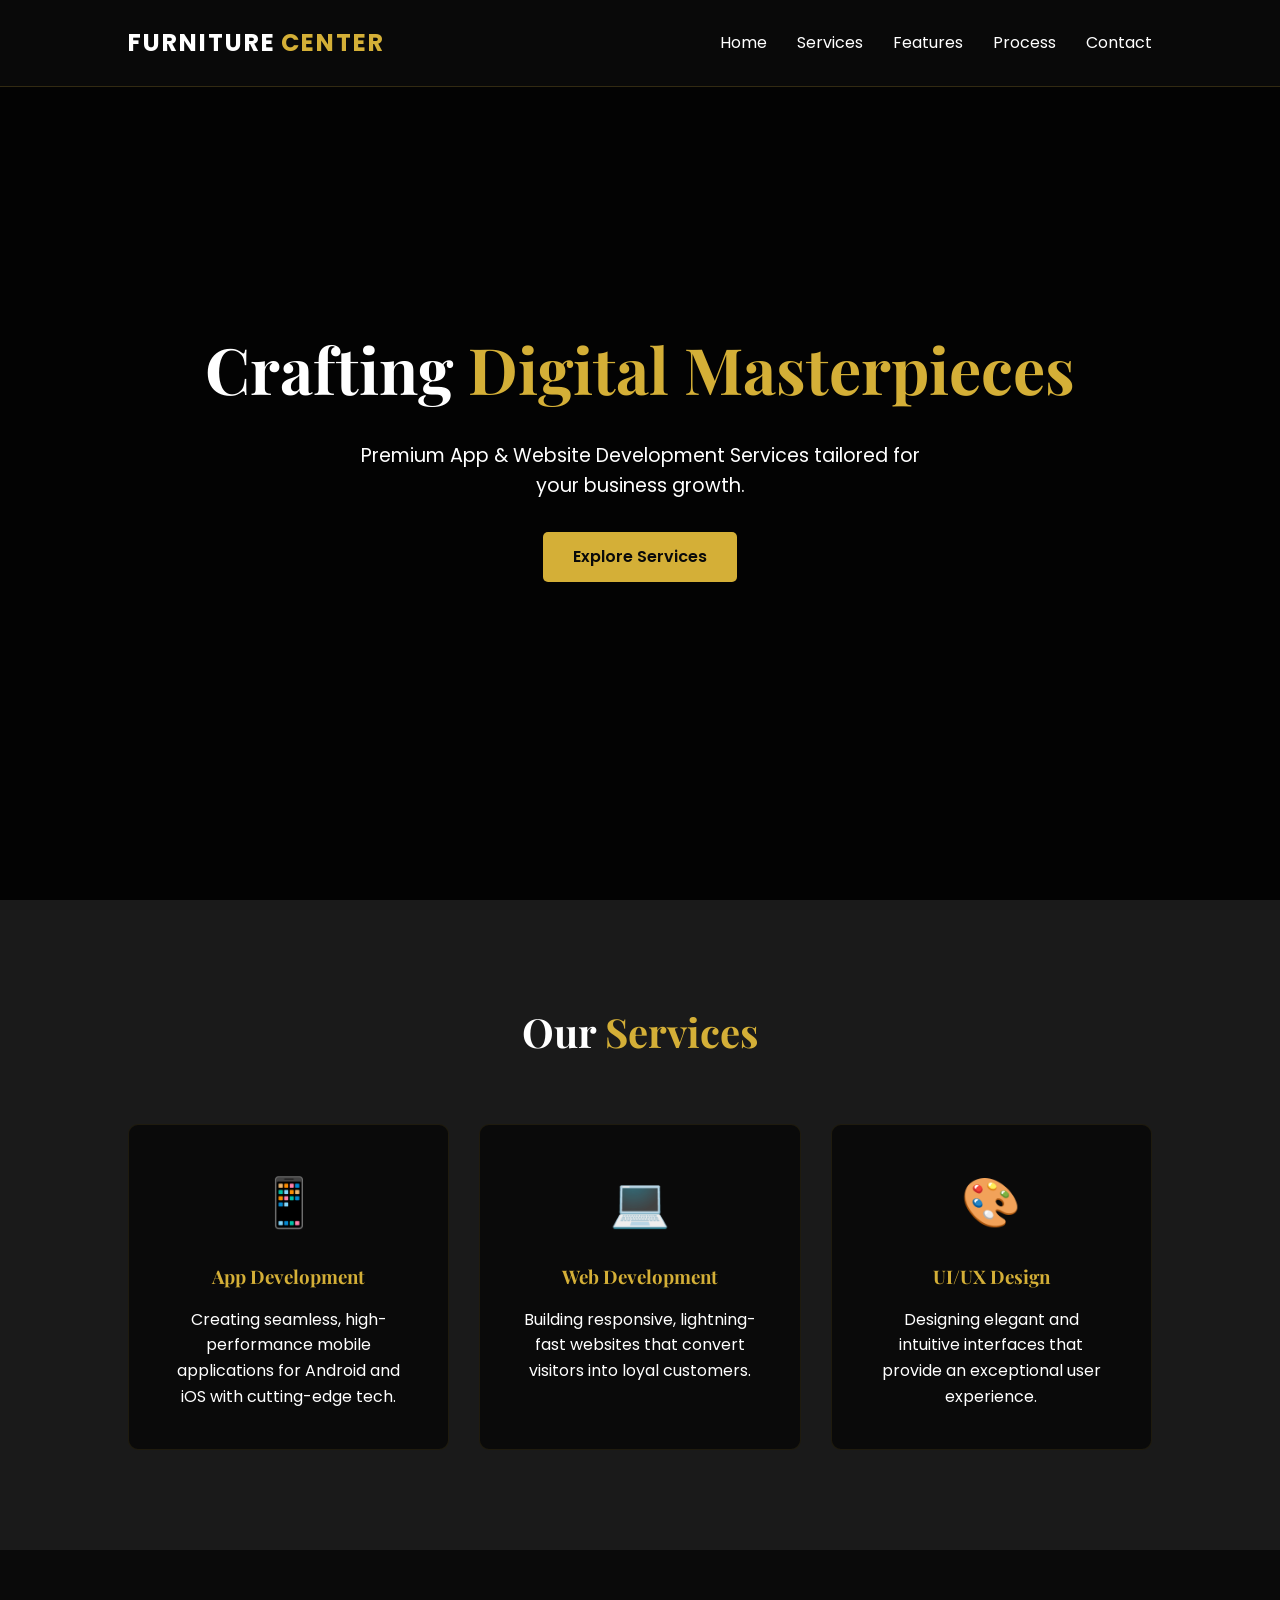
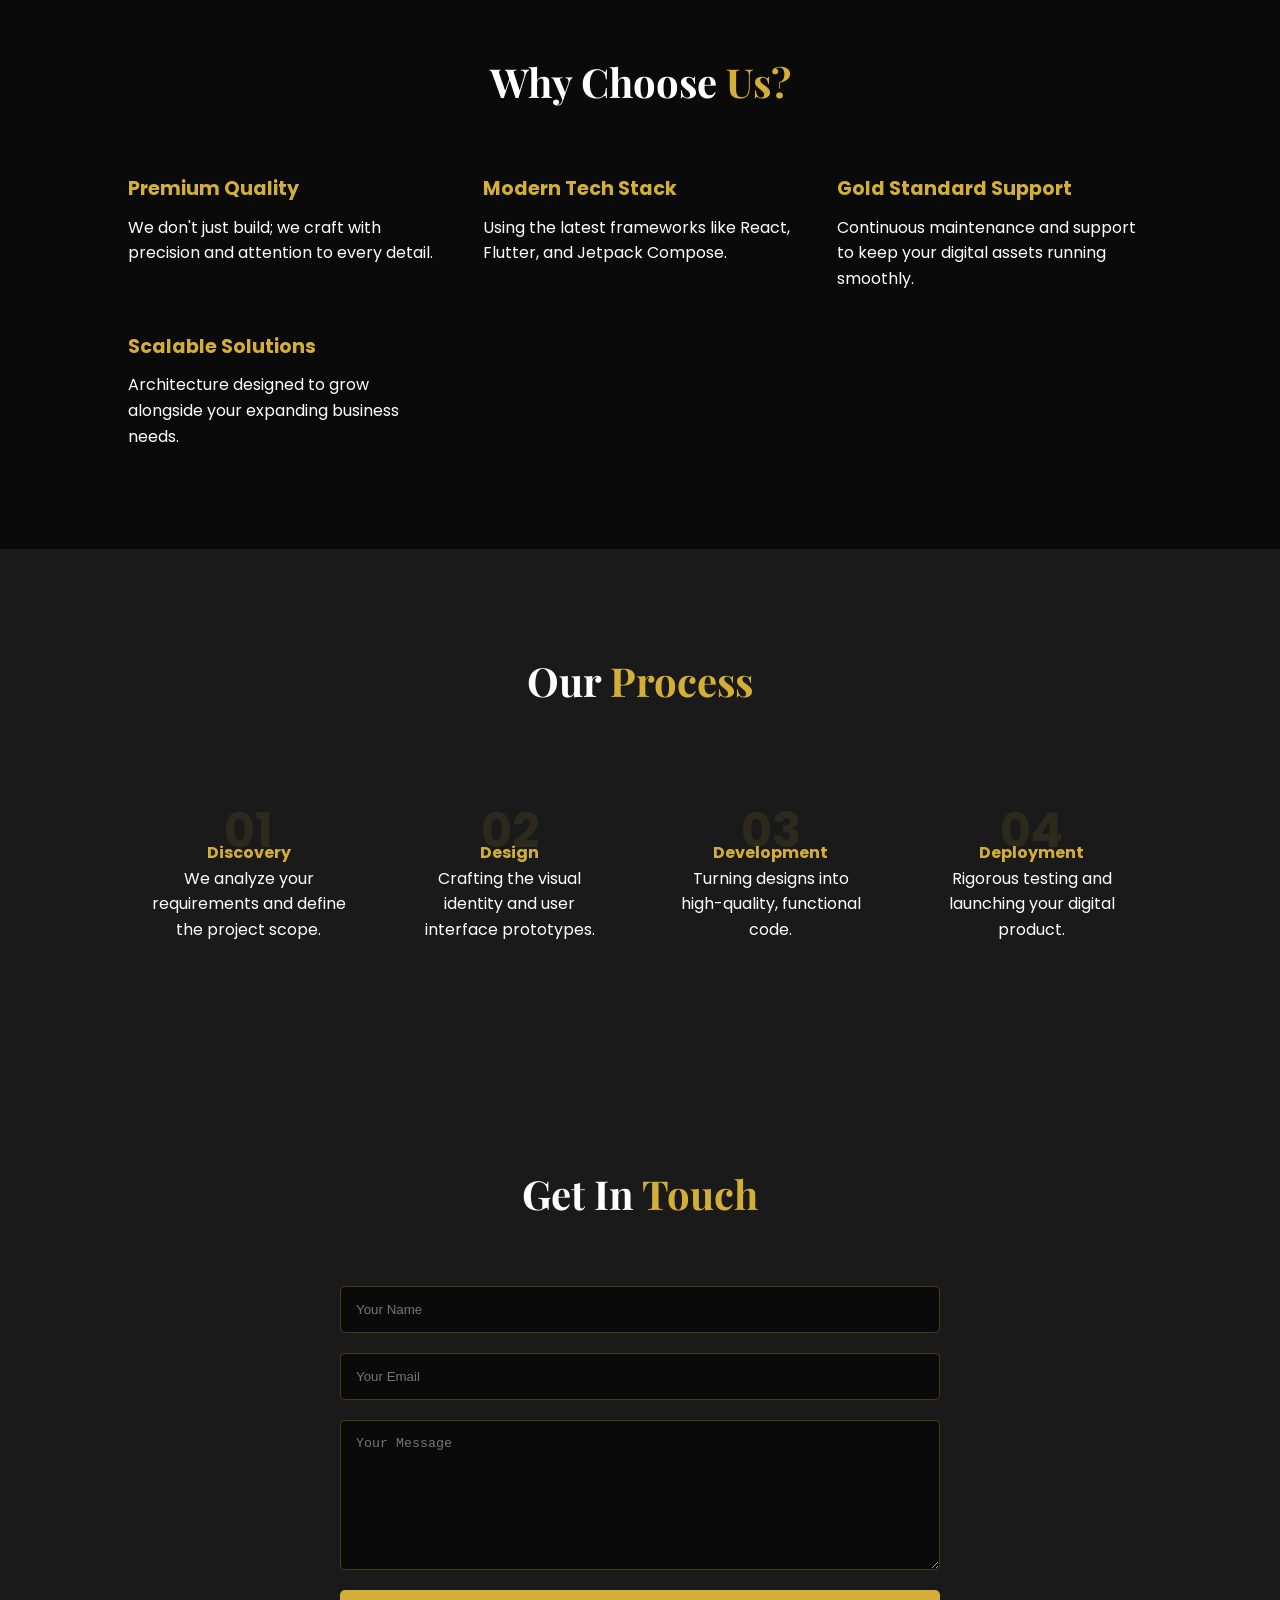
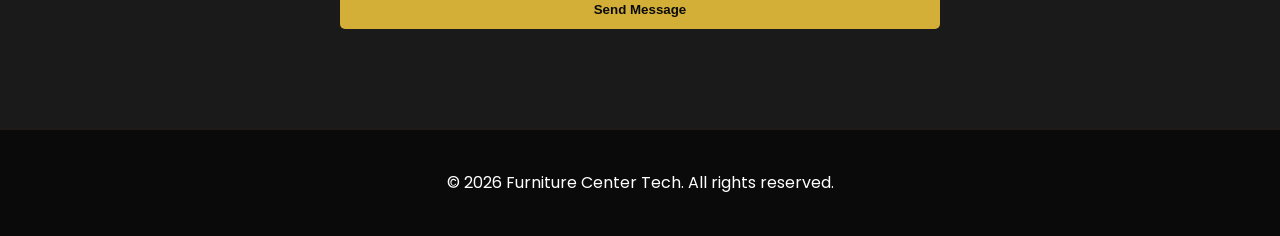
==== index.html @ ed2fb68a "Initial commit: Professional company website with black and gold theme" ====
<!DOCTYPE html>
<html lang="en">
<head>
    <meta charset="UTF-8">
    <meta name="viewport" content="width=device-width, initial-scale=1.0">
    <title>Furniture Center Tech | Digital Excellence</title>
    <link rel="stylesheet" href="style.css">
    <link href="https://fonts.googleapis.com/css2?family=Playfair+Display:wght@700&family=Poppins:wght@300;400;600&display=swap" rel="stylesheet">
</head>
<body>
    <header>
        <nav>
            <div class="logo">FURNITURE<span>CENTER</span></div>
            <ul>
                <li><a href="#home">Home</a></li>
                <li><a href="#services">Services</a></li>
                <li><a href="#features">Features</a></li>
                <li><a href="#process">Process</a></li>
                <li><a href="#contact">Contact</a></li>
            </ul>
        </nav>
    </header>

    <section id="home" class="hero">
        <div class="hero-content">
            <h1>Crafting <span class="gold-text">Digital Masterpieces</span></h1>
            <p>Premium App & Website Development Services tailored for your business growth.</p>
            <a href="#services" class="btn-gold">Explore Services</a>
        </div>
    </section>

    <section id="services" class="services">
        <h2 class="section-title">Our <span class="gold-text">Services</span></h2>
        <div class="service-container">
            <div class="service-card">
                <div class="icon">📱</div>
                <h3>App Development</h3>
                <p>Creating seamless, high-performance mobile applications for Android and iOS with cutting-edge tech.</p>
            </div>
            <div class="service-card">
                <div class="icon">💻</div>
                <h3>Web Development</h3>
                <p>Building responsive, lightning-fast websites that convert visitors into loyal customers.</p>
            </div>
            <div class="service-card">
                <div class="icon">🎨</div>
                <h3>UI/UX Design</h3>
                <p>Designing elegant and intuitive interfaces that provide an exceptional user experience.</p>
            </div>
        </div>
    </section>

    <section id="features" class="features">
        <div class="feature-content">
            <h2 class="section-title">Why Choose <span class="gold-text">Us?</span></h2>
            <div class="feature-grid">
                <div class="feature-item">
                    <h4>Premium Quality</h4>
                    <p>We don't just build; we craft with precision and attention to every detail.</p>
                </div>
                <div class="feature-item">
                    <h4>Modern Tech Stack</h4>
                    <p>Using the latest frameworks like React, Flutter, and Jetpack Compose.</p>
                </div>
                <div class="feature-item">
                    <h4>Gold Standard Support</h4>
                    <p>Continuous maintenance and support to keep your digital assets running smoothly.</p>
                </div>
                <div class="feature-item">
                    <h4>Scalable Solutions</h4>
                    <p>Architecture designed to grow alongside your expanding business needs.</p>
                </div>
            </div>
        </div>
    </section>

    <section id="process" class="process">
        <h2 class="section-title">Our <span class="gold-text">Process</span></h2>
        <div class="process-steps">
            <div class="step">
                <div class="step-number">01</div>
                <h4>Discovery</h4>
                <p>We analyze your requirements and define the project scope.</p>
            </div>
            <div class="step">
                <div class="step-number">02</div>
                <h4>Design</h4>
                <p>Crafting the visual identity and user interface prototypes.</p>
            </div>
            <div class="step">
                <div class="step-number">03</div>
                <h4>Development</h4>
                <p>Turning designs into high-quality, functional code.</p>
            </div>
            <div class="step">
                <div class="step-number">04</div>
                <h4>Deployment</h4>
                <p>Rigorous testing and launching your digital product.</p>
            </div>
        </div>
    </section>

    <section id="contact" class="contact">
        <h2 class="section-title">Get In <span class="gold-text">Touch</span></h2>
        <div class="contact-form">
            <input type="text" placeholder="Your Name">
            <input type="email" placeholder="Your Email">
            <textarea placeholder="Your Message"></textarea>
            <button class="btn-gold">Send Message</button>
        </div>
    </section>

    <footer>
        <p>&copy; 2026 Furniture Center Tech. All rights reserved.</p>
    </footer>
</body>
</html>
---- style.css ----
:root {
    --gold: #D4AF37;
    --dark-gold: #C5A021;
    --black: #0A0A0A;
    --dark-grey: #1A1A1A;
    --light-grey: #E0E0E0;
    --white: #FFFFFF;
}

* {
    margin: 0;
    padding: 0;
    box-sizing: border-box;
}

body {
    font-family: 'Poppins', sans-serif;
    background-color: var(--black);
    color: var(--white);
    line-height: 1.6;
    scroll-behavior: smooth;
}

h1, h2, h3 {
    font-family: 'Playfair Display', serif;
}

.gold-text {
    color: var(--gold);
}

/* Header & Nav */
header {
    background: rgba(10, 10, 10, 0.95);
    padding: 1.5rem 10%;
    position: fixed;
    width: 100%;
    top: 0;
    z-index: 1000;
    border-bottom: 1px solid rgba(212, 175, 55, 0.2);
}

nav {
    display: flex;
    justify-content: space-between;
    align-items: center;
}

.logo {
    font-size: 1.5rem;
    font-weight: 700;
    letter-spacing: 2px;
}

.logo span {
    color: var(--gold);
    margin-left: 5px;
}

nav ul {
    display: flex;
    list-style: none;
}

nav ul li {
    margin-left: 30px;
}

nav ul li a {
    text-decoration: none;
    color: var(--white);
    font-weight: 400;
    transition: 0.3s;
}

nav ul li a:hover {
    color: var(--gold);
}

/* Hero Section */
.hero {
    height: 100vh;
    background: linear-gradient(rgba(0,0,0,0.7), rgba(0,0,0,0.7)), url('https://images.unsplash.com/photo-1497215728101-856f4ea42174?ixlib=rb-1.2.1&auto=format&fit=crop&w=1350&q=80');
    background-size: cover;
    background-position: center;
    display: flex;
    align-items: center;
    justify-content: center;
    text-align: center;
    padding: 0 20px;
}

.hero-content h1 {
    font-size: 4rem;
    margin-bottom: 20px;
}

.hero-content p {
    font-size: 1.2rem;
    margin-bottom: 30px;
    max-width: 600px;
    margin-left: auto;
    margin-right: auto;
}

.btn-gold {
    display: inline-block;
    padding: 12px 30px;
    background-color: var(--gold);
    color: var(--black);
    text-decoration: none;
    font-weight: 600;
    border-radius: 5px;
    transition: 0.3s;
    border: none;
    cursor: pointer;
}

.btn-gold:hover {
    background-color: var(--dark-gold);
    transform: translateY(-3px);
}

/* Services Section */
.services {
    padding: 100px 10%;
    background-color: var(--dark-grey);
}

.section-title {
    text-align: center;
    font-size: 2.5rem;
    margin-bottom: 60px;
}

.service-container {
    display: grid;
    grid-template-columns: repeat(auto-fit, minmax(300px, 1fr));
    gap: 30px;
}

.service-card {
    background-color: var(--black);
    padding: 40px;
    border-radius: 10px;
    text-align: center;
    transition: 0.3s;
    border: 1px solid rgba(212, 175, 55, 0.1);
}

.service-card:hover {
    transform: translateY(-10px);
    border-color: var(--gold);
}

.service-card .icon {
    font-size: 3rem;
    margin-bottom: 20px;
}

.service-card h3 {
    margin-bottom: 15px;
    color: var(--gold);
}

/* Features Section */
.features {
    padding: 100px 10%;
}

.feature-grid {
    display: grid;
    grid-template-columns: repeat(auto-fit, minmax(250px, 1fr));
    gap: 40px;
}

.feature-item h4 {
    color: var(--gold);
    font-size: 1.2rem;
    margin-bottom: 10px;
}

/* Contact Section */
.contact {
    padding: 100px 10%;
    background-color: var(--dark-grey);
}

.contact-form {
    max-width: 600px;
    margin: 0 auto;
    display: flex;
    flex-direction: column;
}

.contact-form input, .contact-form textarea {
    padding: 15px;
    margin-bottom: 20px;
    background-color: var(--black);
    border: 1px solid rgba(212, 175, 55, 0.3);
    color: var(--white);
    border-radius: 5px;
}

.contact-form textarea {
    height: 150px;
}

.contact-form input:focus, .contact-form textarea:focus {
    outline: none;
    border-color: var(--gold);
}

/* Process Section */
.process {
    padding: 100px 10%;
    background-color: var(--dark-grey);
}

.process-steps {
    display: grid;
    grid-template-columns: repeat(auto-fit, minmax(200px, 1fr));
    gap: 20px;
}

.step {
    text-align: center;
    padding: 20px;
}

.step-number {
    font-size: 3rem;
    font-weight: 700;
    color: rgba(212, 175, 55, 0.1);
    margin-bottom: -30px;
}

.step h4 {
    color: var(--gold);
    position: relative;
    z-index: 1;
}

/* Footer */
footer {
    padding: 40px 10%;
    text-align: center;
    border-top: 1px solid rgba(212, 175, 55, 0.1);
}

@media (max-width: 768px) {
    .hero-content h1 {
        font-size: 2.5rem;
    }
    nav ul {
        display: none;
    }
}
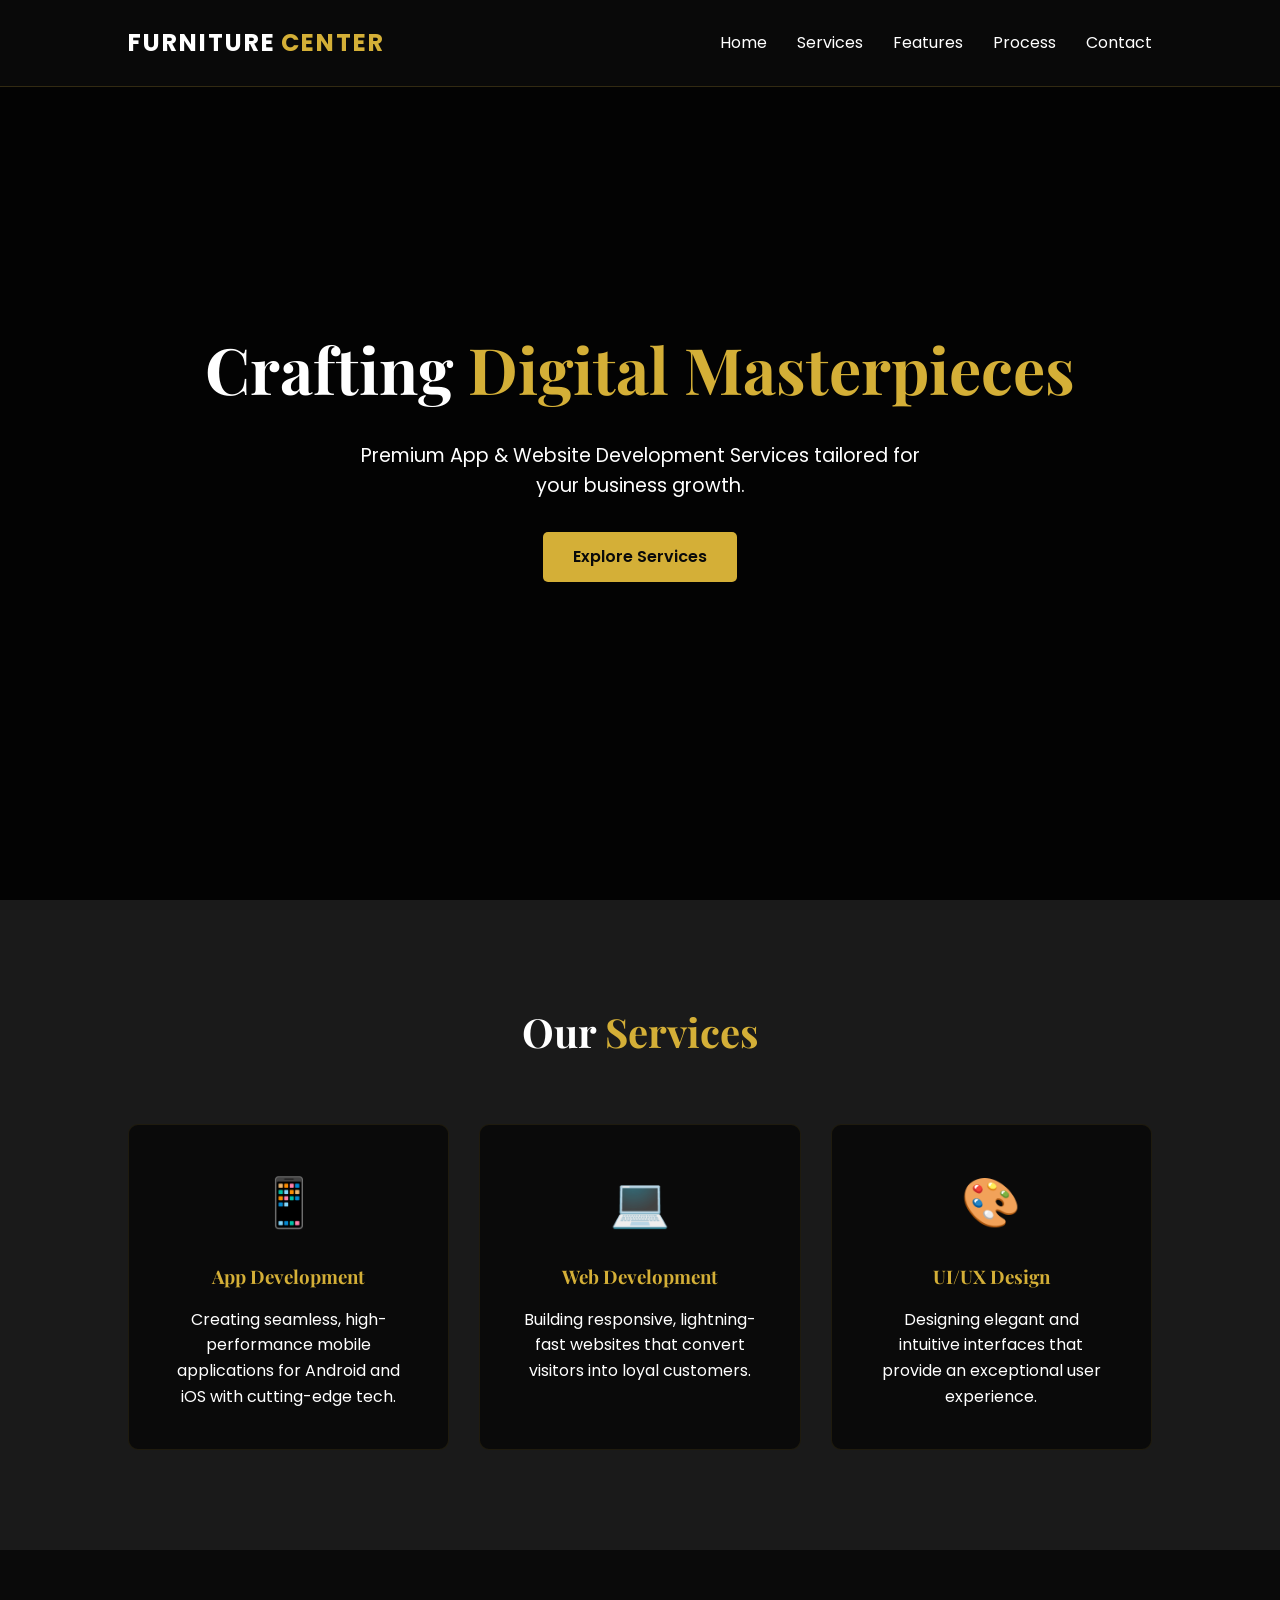
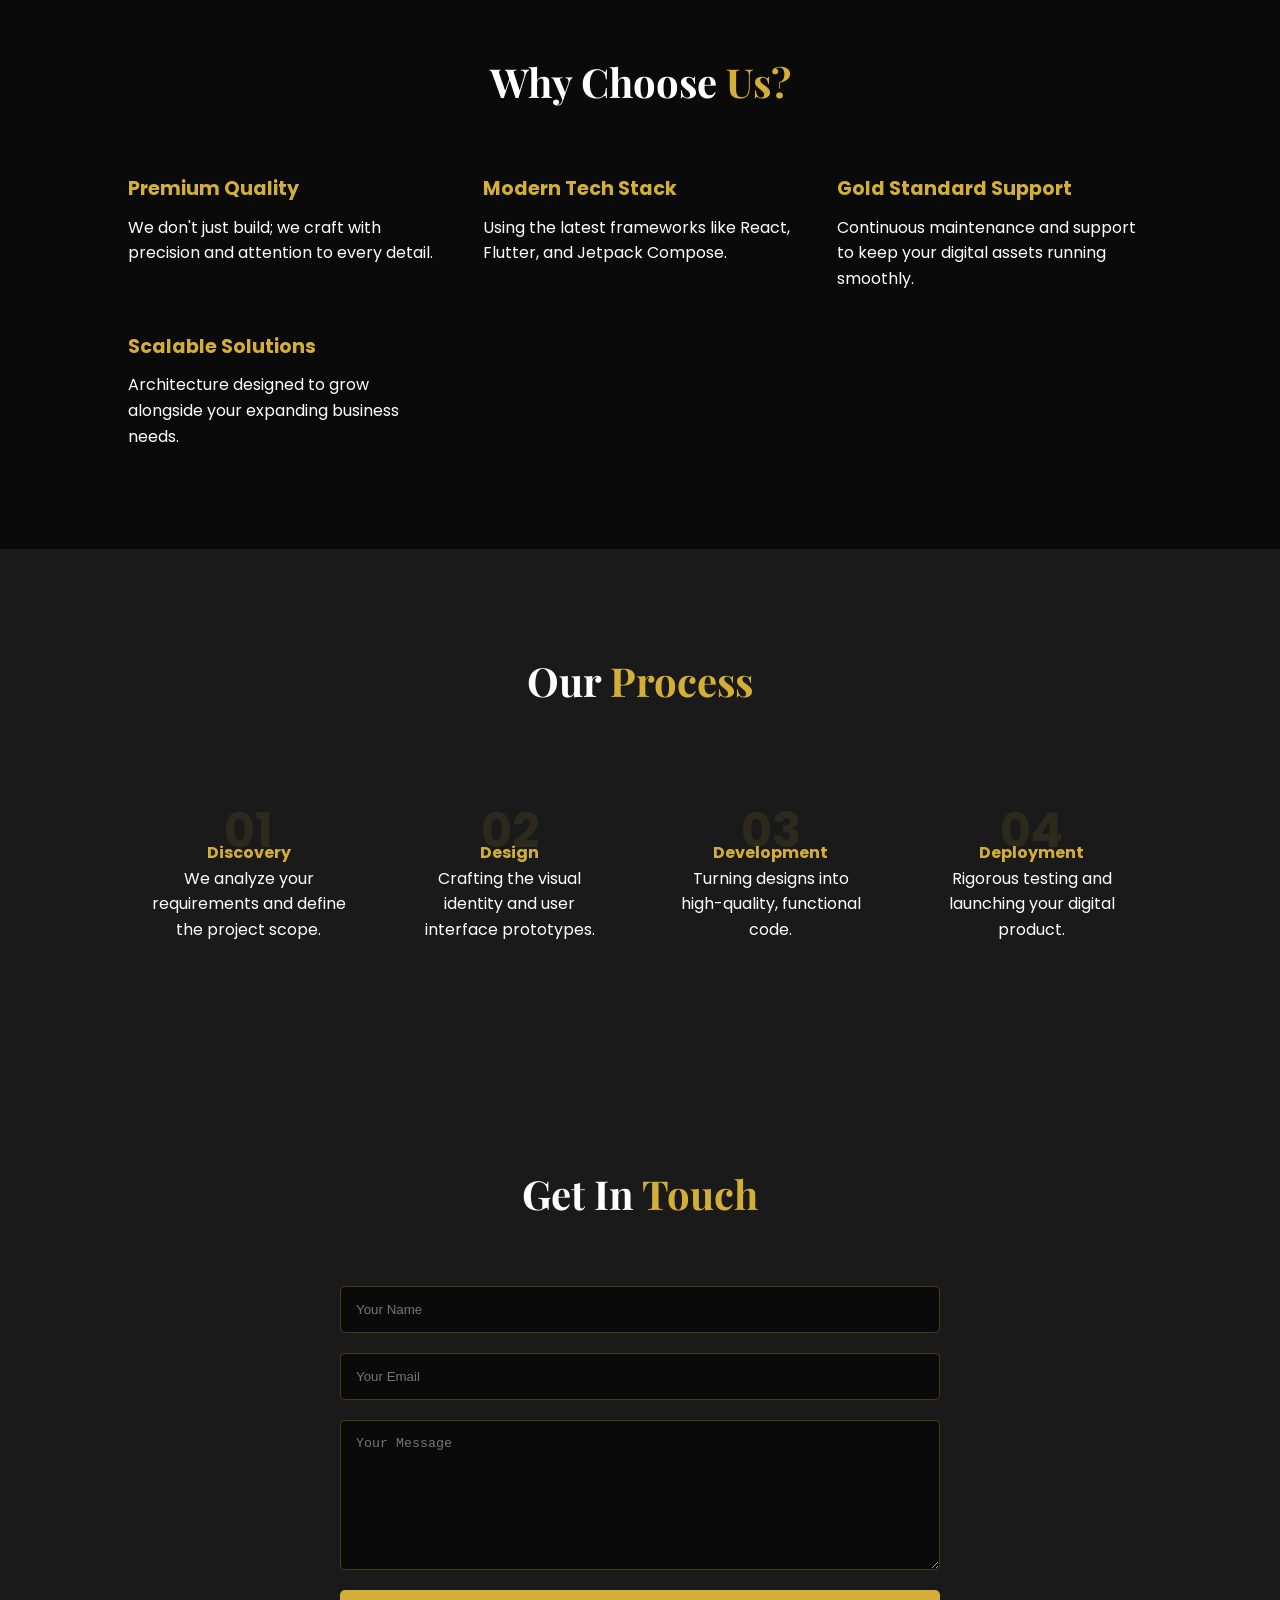
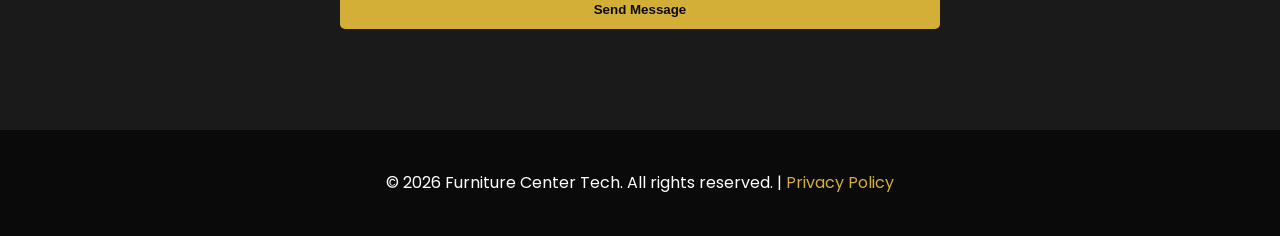
==== commit 79983292: "Add Privacy Policy link to footer" ====
--- a/index.html
+++ b/index.html
@@ -111,7 +111,7 @@
     </section>
 
     <footer>
-        <p>&copy; 2026 Furniture Center Tech. All rights reserved.</p>
+        <p>&copy; 2026 Furniture Center Tech. All rights reserved. | <a href="privacy-policy.html" style="color: var(--gold); text-decoration: none;">Privacy Policy</a></p>
     </footer>
 </body>
 </html>
